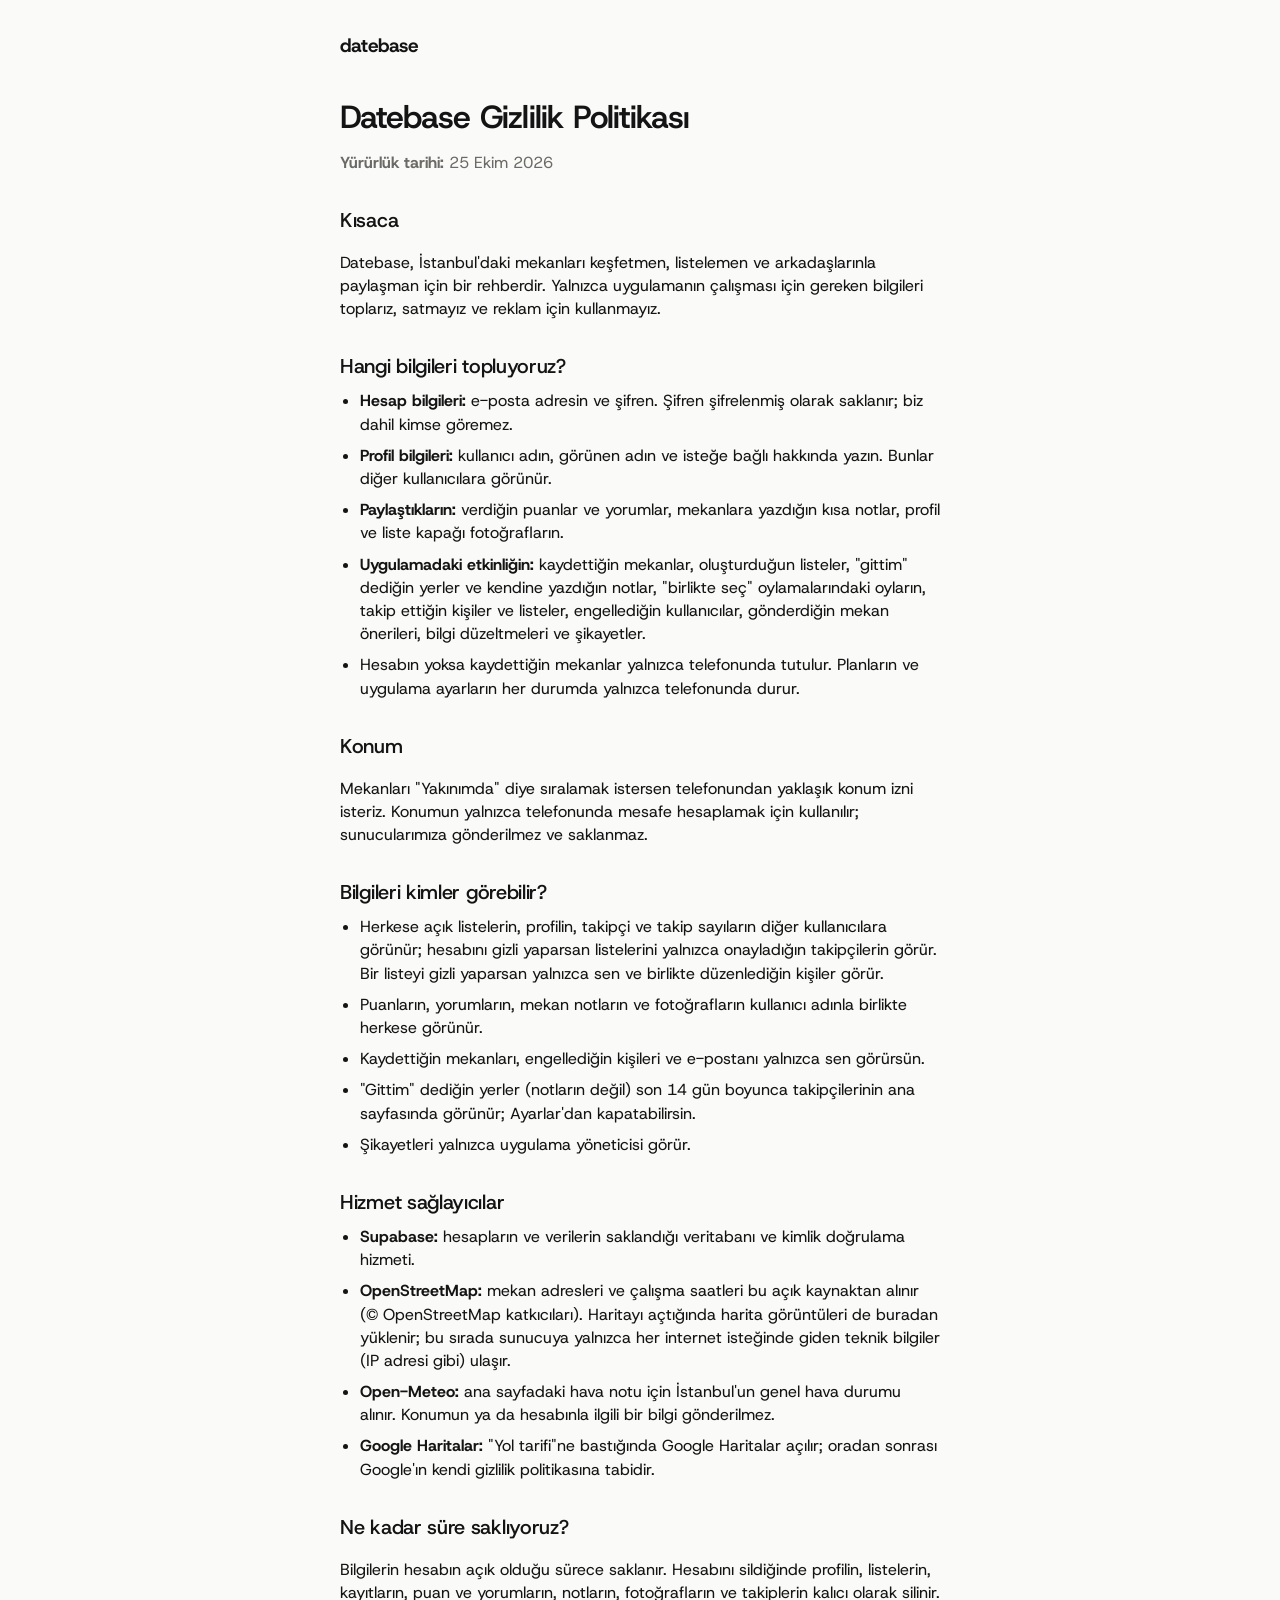
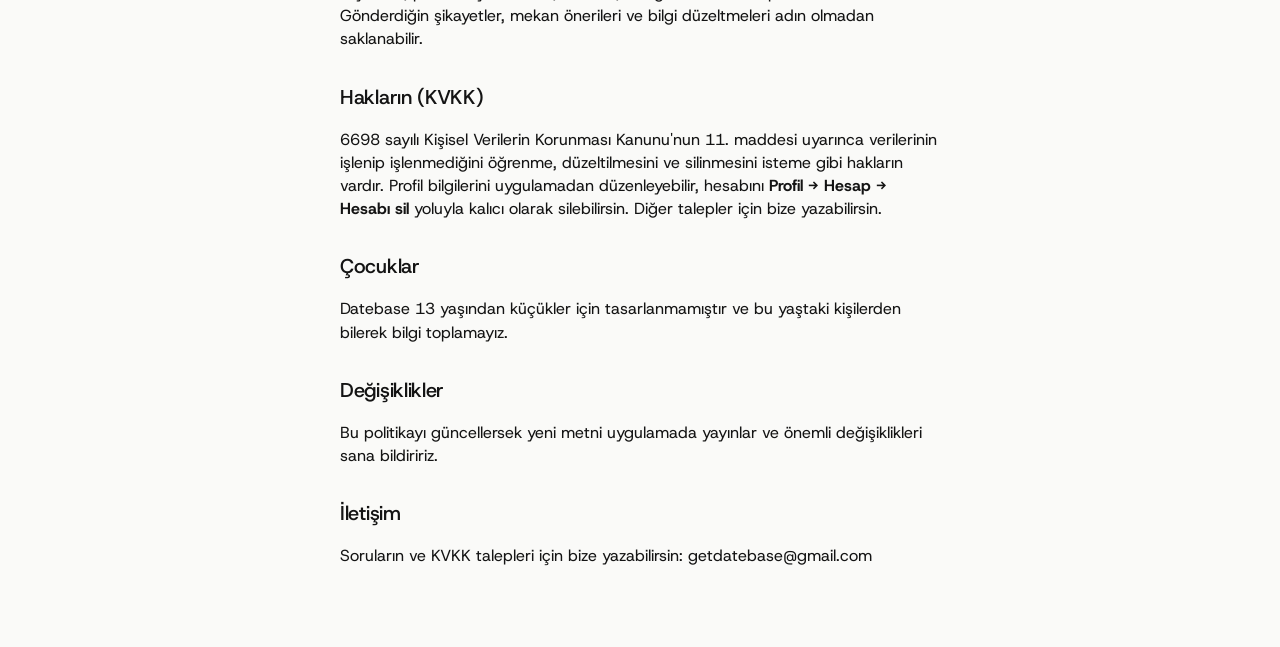
==== gizlilik/index.html @ aa18f74f "Add files via upload" ====
<!doctype html>
<html lang="tr">
<head>
<meta charset="utf-8">
<meta name="viewport" content="width=device-width, initial-scale=1">
<title>Gizlilik politikası · Datebase</title>
<link rel="stylesheet" href="../site.css">
</head>
<body>
<main>
<a class="mark" href="../">datebase</a>
<h1>Datebase Gizlilik Politikası</h1>
<p class="muted"><strong>Yürürlük tarihi:</strong> 25 Ekim 2026</p>
<h2>Kısaca</h2>
<p>Datebase, İstanbul'daki mekanları keşfetmen, listelemen ve arkadaşlarınla paylaşman için bir rehberdir. Yalnızca uygulamanın çalışması için gereken bilgileri toplarız, satmayız ve reklam için kullanmayız.</p>
<h2>Hangi bilgileri topluyoruz?</h2>
<ul><li><strong>Hesap bilgileri:</strong> e-posta adresin ve şifren. Şifren şifrelenmiş olarak saklanır; biz dahil kimse göremez.</li><li><strong>Profil bilgileri:</strong> kullanıcı adın, görünen adın ve isteğe bağlı hakkında yazın. Bunlar diğer kullanıcılara görünür.</li><li><strong>Paylaştıkların:</strong> verdiğin puanlar ve yorumlar, mekanlara yazdığın kısa notlar, profil ve liste kapağı fotoğrafların.</li><li><strong>Uygulamadaki etkinliğin:</strong> kaydettiğin mekanlar, oluşturduğun listeler, "gittim" dediğin yerler ve kendine yazdığın notlar, "birlikte seç" oylamalarındaki oyların, takip ettiğin kişiler ve listeler, engellediğin kullanıcılar, gönderdiğin mekan önerileri, bilgi düzeltmeleri ve şikayetler.</li><li>Hesabın yoksa kaydettiğin mekanlar yalnızca telefonunda tutulur. Planların ve uygulama ayarların her durumda yalnızca telefonunda durur.</li></ul>
<h2>Konum</h2>
<p>Mekanları "Yakınımda" diye sıralamak istersen telefonundan yaklaşık konum izni isteriz. Konumun yalnızca telefonunda mesafe hesaplamak için kullanılır; sunucularımıza gönderilmez ve saklanmaz.</p>
<h2>Bilgileri kimler görebilir?</h2>
<ul><li>Herkese açık listelerin, profilin, takipçi ve takip sayıların diğer kullanıcılara görünür; hesabını gizli yaparsan listelerini yalnızca onayladığın takipçilerin görür. Bir listeyi gizli yaparsan yalnızca sen ve birlikte düzenlediğin kişiler görür.</li><li>Puanların, yorumların, mekan notların ve fotoğrafların kullanıcı adınla birlikte herkese görünür.</li><li>Kaydettiğin mekanları, engellediğin kişileri ve e-postanı yalnızca sen görürsün.</li><li>"Gittim" dediğin yerler (notların değil) son 14 gün boyunca takipçilerinin ana sayfasında görünür; Ayarlar'dan kapatabilirsin.</li><li>Şikayetleri yalnızca uygulama yöneticisi görür.</li></ul>
<h2>Hizmet sağlayıcılar</h2>
<ul><li><strong>Supabase:</strong> hesapların ve verilerin saklandığı veritabanı ve kimlik doğrulama hizmeti.</li><li><strong>OpenStreetMap:</strong> mekan adresleri ve çalışma saatleri bu açık kaynaktan alınır (© OpenStreetMap katkıcıları). Haritayı açtığında harita görüntüleri de buradan yüklenir; bu sırada sunucuya yalnızca her internet isteğinde giden teknik bilgiler (IP adresi gibi) ulaşır.</li><li><strong>Open-Meteo:</strong> ana sayfadaki hava notu için İstanbul'un genel hava durumu alınır. Konumun ya da hesabınla ilgili bir bilgi gönderilmez.</li><li><strong>Google Haritalar:</strong> "Yol tarifi"ne bastığında Google Haritalar açılır; oradan sonrası Google'ın kendi gizlilik politikasına tabidir.</li></ul>
<h2>Ne kadar süre saklıyoruz?</h2>
<p>Bilgilerin hesabın açık olduğu sürece saklanır. Hesabını sildiğinde profilin, listelerin, kayıtların, puan ve yorumların, notların, fotoğrafların ve takiplerin kalıcı olarak silinir. Gönderdiğin şikayetler, mekan önerileri ve bilgi düzeltmeleri adın olmadan saklanabilir.</p>
<h2>Hakların (KVKK)</h2>
<p>6698 sayılı Kişisel Verilerin Korunması Kanunu'nun 11. maddesi uyarınca verilerinin işlenip işlenmediğini öğrenme, düzeltilmesini ve silinmesini isteme gibi hakların vardır. Profil bilgilerini uygulamadan düzenleyebilir, hesabını <strong>Profil → Hesap → Hesabı sil</strong> yoluyla kalıcı olarak silebilirsin. Diğer talepler için bize yazabilirsin.</p>
<h2>Çocuklar</h2>
<p>Datebase 13 yaşından küçükler için tasarlanmamıştır ve bu yaştaki kişilerden bilerek bilgi toplamayız.</p>
<h2>Değişiklikler</h2>
<p>Bu politikayı güncellersek yeni metni uygulamada yayınlar ve önemli değişiklikleri sana bildiririz.</p>
<h2>İletişim</h2>
<p>Soruların ve KVKK talepleri için bize yazabilirsin: getdatebase@gmail.com</p>
</main>
</body>
</html>
---- site.css ----
/* Datebase sitesi: uygulamadaki tasarım sisteminin aynısı (CLAUDE.md).
   Koyu varsayılan, telefon açık temadaysa açık. */
@import url('https://fonts.googleapis.com/css2?family=Host+Grotesk:wght@400;500;600;700&display=swap');

:root {
  --bg: #0B0B0B;
  --text: #F4F4F2;
  --muted: #8E8E8C;
  --line: rgba(255, 255, 255, 0.08);
}
@media (prefers-color-scheme: light) {
  :root {
    --bg: #FAFAF8;
    --text: #141414;
    --muted: #6B6A66;
    --line: rgba(0, 0, 0, 0.08);
  }
}

* { box-sizing: border-box; }
body {
  margin: 0;
  background: var(--bg);
  color: var(--text);
  font: 400 16px/1.45 'Host Grotesk', system-ui, sans-serif;
}
main { max-width: 640px; margin: 0 auto; padding: 32px 20px 64px; }
.mark {
  display: inline-block;
  font-weight: 700;
  font-size: 19px;
  letter-spacing: -0.5px;
  color: var(--text);
  text-decoration: none;
  margin-bottom: 40px;
}
h1 { font-size: 32px; font-weight: 600; letter-spacing: -0.8px; line-height: 1.1; margin: 0 0 8px; }
h2 { font-size: 20px; font-weight: 500; letter-spacing: -0.3px; margin: 32px 0 8px; }
p, li { color: var(--text); }
ul { padding-left: 20px; margin: 0; }
li { margin-bottom: 8px; }
a { color: var(--text); }
.lead { font-size: 20px; font-weight: 500; letter-spacing: -0.3px; line-height: 1.33; }
.muted { color: var(--muted); }
.links { display: flex; flex-direction: column; gap: 12px; margin-top: 40px; }
.links a {
  min-height: 44px;
  display: flex;
  align-items: center;
  border-top: 1px solid var(--line);
  text-decoration: none;
}
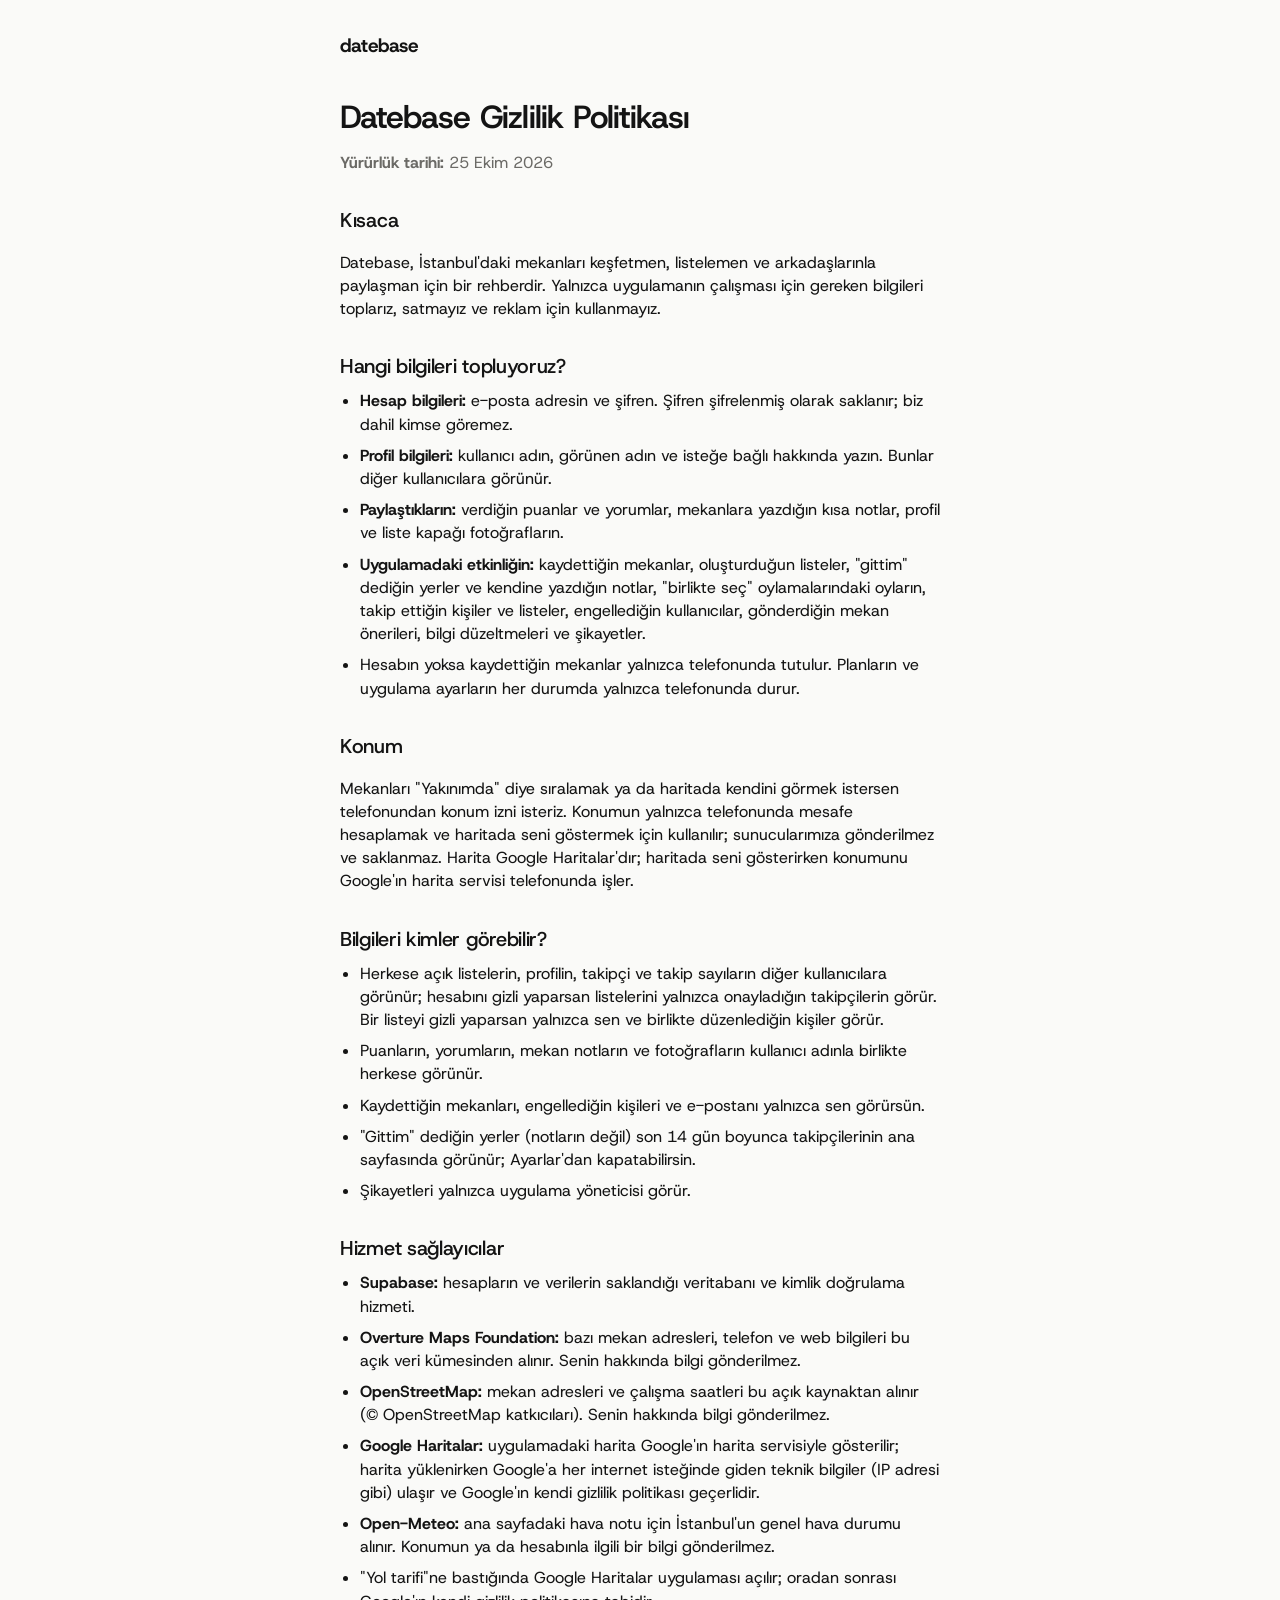
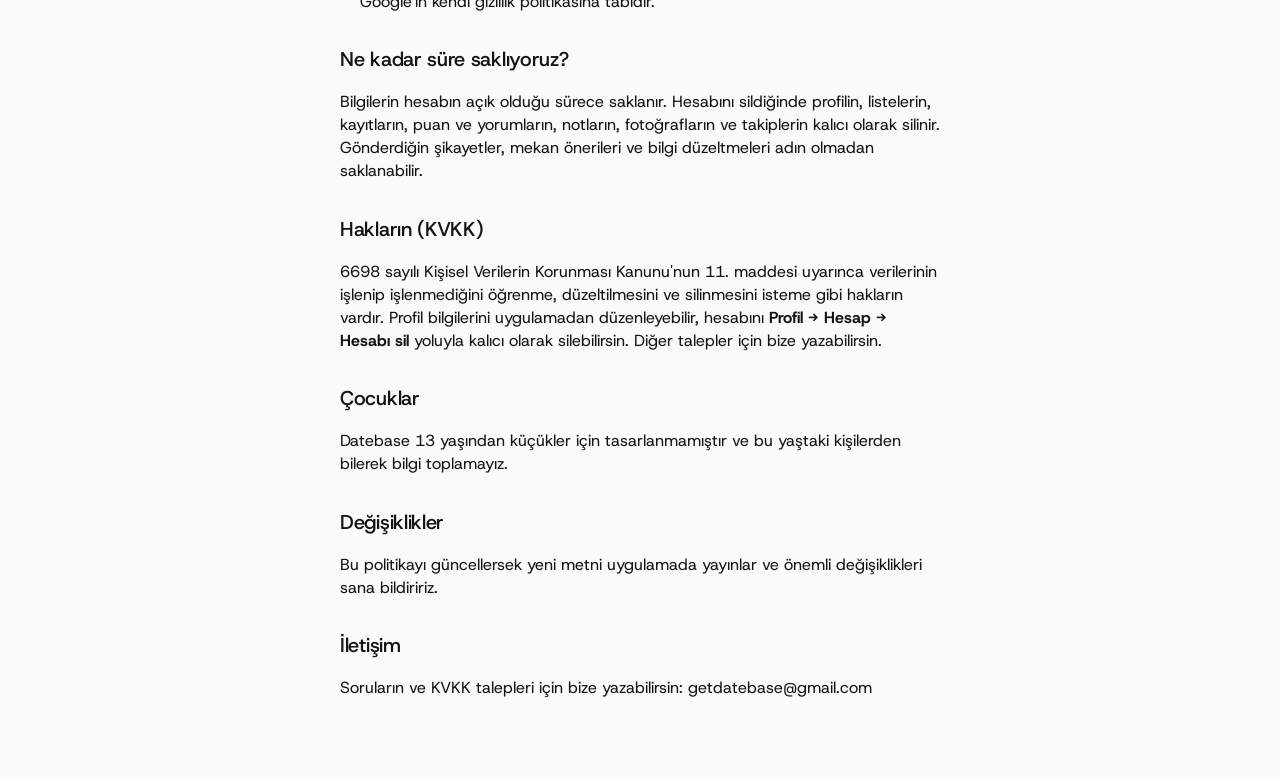
==== commit bf824511: "Add files via upload" ====
--- a/gizlilik/index.html
+++ b/gizlilik/index.html
@@ -16,11 +16,11 @@
 <h2>Hangi bilgileri topluyoruz?</h2>
 <ul><li><strong>Hesap bilgileri:</strong> e-posta adresin ve şifren. Şifren şifrelenmiş olarak saklanır; biz dahil kimse göremez.</li><li><strong>Profil bilgileri:</strong> kullanıcı adın, görünen adın ve isteğe bağlı hakkında yazın. Bunlar diğer kullanıcılara görünür.</li><li><strong>Paylaştıkların:</strong> verdiğin puanlar ve yorumlar, mekanlara yazdığın kısa notlar, profil ve liste kapağı fotoğrafların.</li><li><strong>Uygulamadaki etkinliğin:</strong> kaydettiğin mekanlar, oluşturduğun listeler, "gittim" dediğin yerler ve kendine yazdığın notlar, "birlikte seç" oylamalarındaki oyların, takip ettiğin kişiler ve listeler, engellediğin kullanıcılar, gönderdiğin mekan önerileri, bilgi düzeltmeleri ve şikayetler.</li><li>Hesabın yoksa kaydettiğin mekanlar yalnızca telefonunda tutulur. Planların ve uygulama ayarların her durumda yalnızca telefonunda durur.</li></ul>
 <h2>Konum</h2>
-<p>Mekanları "Yakınımda" diye sıralamak istersen telefonundan yaklaşık konum izni isteriz. Konumun yalnızca telefonunda mesafe hesaplamak için kullanılır; sunucularımıza gönderilmez ve saklanmaz.</p>
+<p>Mekanları "Yakınımda" diye sıralamak ya da haritada kendini görmek istersen telefonundan konum izni isteriz. Konumun yalnızca telefonunda mesafe hesaplamak ve haritada seni göstermek için kullanılır; sunucularımıza gönderilmez ve saklanmaz. Harita Google Haritalar'dır; haritada seni gösterirken konumunu Google'ın harita servisi telefonunda işler.</p>
 <h2>Bilgileri kimler görebilir?</h2>
 <ul><li>Herkese açık listelerin, profilin, takipçi ve takip sayıların diğer kullanıcılara görünür; hesabını gizli yaparsan listelerini yalnızca onayladığın takipçilerin görür. Bir listeyi gizli yaparsan yalnızca sen ve birlikte düzenlediğin kişiler görür.</li><li>Puanların, yorumların, mekan notların ve fotoğrafların kullanıcı adınla birlikte herkese görünür.</li><li>Kaydettiğin mekanları, engellediğin kişileri ve e-postanı yalnızca sen görürsün.</li><li>"Gittim" dediğin yerler (notların değil) son 14 gün boyunca takipçilerinin ana sayfasında görünür; Ayarlar'dan kapatabilirsin.</li><li>Şikayetleri yalnızca uygulama yöneticisi görür.</li></ul>
 <h2>Hizmet sağlayıcılar</h2>
-<ul><li><strong>Supabase:</strong> hesapların ve verilerin saklandığı veritabanı ve kimlik doğrulama hizmeti.</li><li><strong>OpenStreetMap:</strong> mekan adresleri ve çalışma saatleri bu açık kaynaktan alınır (© OpenStreetMap katkıcıları). Haritayı açtığında harita görüntüleri de buradan yüklenir; bu sırada sunucuya yalnızca her internet isteğinde giden teknik bilgiler (IP adresi gibi) ulaşır.</li><li><strong>Open-Meteo:</strong> ana sayfadaki hava notu için İstanbul'un genel hava durumu alınır. Konumun ya da hesabınla ilgili bir bilgi gönderilmez.</li><li><strong>Google Haritalar:</strong> "Yol tarifi"ne bastığında Google Haritalar açılır; oradan sonrası Google'ın kendi gizlilik politikasına tabidir.</li></ul>
+<ul><li><strong>Supabase:</strong> hesapların ve verilerin saklandığı veritabanı ve kimlik doğrulama hizmeti.</li><li><strong>Overture Maps Foundation:</strong> bazı mekan adresleri, telefon ve web bilgileri bu açık veri kümesinden alınır. Senin hakkında bilgi gönderilmez.</li><li><strong>OpenStreetMap:</strong> mekan adresleri ve çalışma saatleri bu açık kaynaktan alınır (© OpenStreetMap katkıcıları). Senin hakkında bilgi gönderilmez.</li><li><strong>Google Haritalar:</strong> uygulamadaki harita Google'ın harita servisiyle gösterilir; harita yüklenirken Google'a her internet isteğinde giden teknik bilgiler (IP adresi gibi) ulaşır ve Google'ın kendi gizlilik politikası geçerlidir.</li><li><strong>Open-Meteo:</strong> ana sayfadaki hava notu için İstanbul'un genel hava durumu alınır. Konumun ya da hesabınla ilgili bir bilgi gönderilmez.</li><li>"Yol tarifi"ne bastığında Google Haritalar uygulaması açılır; oradan sonrası Google'ın kendi gizlilik politikasına tabidir.</li></ul>
 <h2>Ne kadar süre saklıyoruz?</h2>
 <p>Bilgilerin hesabın açık olduğu sürece saklanır. Hesabını sildiğinde profilin, listelerin, kayıtların, puan ve yorumların, notların, fotoğrafların ve takiplerin kalıcı olarak silinir. Gönderdiğin şikayetler, mekan önerileri ve bilgi düzeltmeleri adın olmadan saklanabilir.</p>
 <h2>Hakların (KVKK)</h2>
